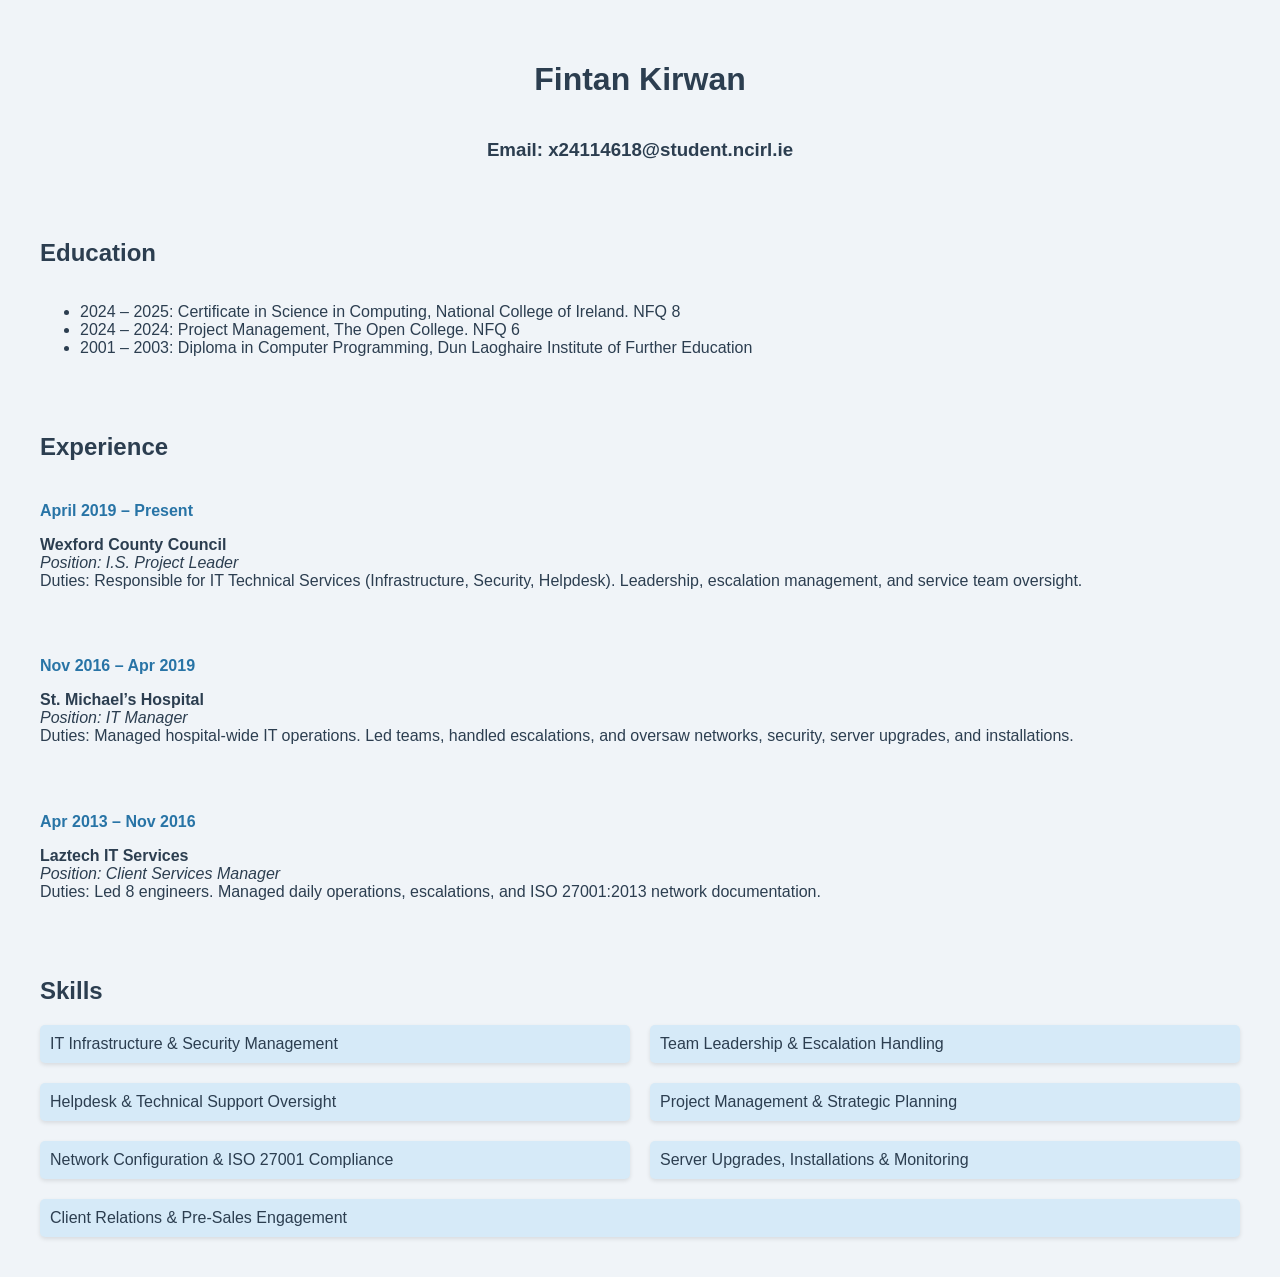
==== index.html @ 3c02a9e9 "Add files via upload" ====
<!DOCTYPE html> <!-- Tells the browser this is an HTML5 document -->
<html lang="en"> <!-- Sets the language of the page to English -->
<head>
  <meta charset="UTF-8"> <!-- Makes sure special characters (like accents) display properly -->
  <title>Fintan Kirwan - CV</title> <!-- Shows this title in the browser tab -->
  <link rel="stylesheet" href="styles.css"> <!-- Connects to an external CSS file for styling -->
</head>
<body>
  <!-- Main container that holds everything on the page and uses Flexbox to stack sections vertically -->
  <div class="cv-container">
    
    <!-- Header section that shows name and email -->
    <header class="cv-header">
      <h1>Fintan Kirwan</h1> <!-- name in large text -->
      <h3>Email: x24114618@student.ncirl.ie</h3> <!-- email in smaller text -->
    </header>

    <!-- Section that lists education history -->
    <section class="cv-section">
      <h2>Education</h2> <!-- Title for the education section -->
      <ul> <!-- Unordered list of qualifications -->
        <li>2024 – 2025: Certificate in Science in Computing, National College of Ireland. NFQ 8</li> <!-- First qualification -->
        <li>2024 – 2024: Project Management, The Open College. NFQ 6</li> <!-- Second qualification -->
        <li>2001 – 2003: Diploma in Computer Programming, Dun Laoghaire Institute of Further Education</li> <!-- Third qualification -->
      </ul>
    </section>

    <!-- Section that lists work experience -->
    <section class="cv-section">
      <h2>Experience</h2> <!-- Title for the experience section -->
      <div class="experience-container"> <!-- Container that holds all job entries -->
        
        <!-- First job entry -->
        <div class="job">
          <h4>April 2019 – Present</h4> <!-- Job dates -->
          <p>
            <strong>Wexford County Council</strong><br> <!-- Company name -->
            <em>Position: I.S. Project Leader</em><br> <!-- Job title -->
            Duties: Responsible for IT Technical Services (Infrastructure, Security, Helpdesk). Leadership, escalation management, and service team oversight. <!-- Job responsibilities -->
          </p>
        </div>

        <!-- Second job entry -->
        <div class="job">
          <h4>Nov 2016 – Apr 2019</h4> <!-- Job dates -->
          <p>
            <strong>St. Michael’s Hospital</strong><br> <!-- Company name -->
            <em>Position: IT Manager</em><br> <!-- Job title -->
            Duties: Managed hospital-wide IT operations. Led teams, handled escalations, and oversaw networks, security, server upgrades, and installations. <!-- Job responsibilities -->
          </p>
        </div>

        <!-- Third job entry -->
        <div class="job">
          <h4>Apr 2013 – Nov 2016</h4> <!-- Job dates -->
          <p>
            <strong>Laztech IT Services</strong><br> <!-- Company name -->
            <em>Position: Client Services Manager</em><br> <!-- Job title -->
            Duties: Led 8 engineers. Managed daily operations, escalations, and ISO 27001:2013 network documentation. <!-- Job responsibilities -->
          </p>
        </div>

      </div>
    </section>

    <!-- Section that lists skills -->
    <section class="cv-section">
      <h2>Skills</h2> <!-- Title for the skills section -->
      <div class="skills-container"> <!-- Container that holds all skill items -->
        <div class="skill">IT Infrastructure & Security Management</div> <!-- Skill item -->
        <div class="skill">Team Leadership & Escalation Handling</div> <!-- Skill item -->
        <div class="skill">Helpdesk & Technical Support Oversight</div> <!-- Skill item -->
        <div class="skill">Project Management & Strategic Planning</div> <!-- Skill item -->
        <div class="skill">Network Configuration & ISO 27001 Compliance</div> <!-- Skill item -->
        <div class="skill">Server Upgrades, Installations & Monitoring</div> <!-- Skill item -->
        <div class="skill">Client Relations & Pre-Sales Engagement</div> <!-- Skill item -->
      </div>
    </section>

  </div> <!-- End of main container -->
</body>
</html>
---- styles.css ----
/* Overall page styling */
body {
  margin: 0; /* Removes default space around the page */
  padding: 0; /* Removes default space inside the page */
  background-color: #f0f4f8; /* Sets a light grey-blue background */
  font-family: 'Segoe UI', Tahoma, Geneva, Verdana, sans-serif; /* Sets clean, readable fonts */
  color: #2c3e50; /* Sets dark blue-grey text color */
}

/* Flex container for the entire CV page */
.cv-container {
  display: flex; /* Turns this container into a Flexbox layout */
  flex-direction: column; /* Stacks child elements vertically */
  padding: 40px; /* Adds space inside the container */
  gap: 40px; /* Adds space between each section */
}

/* Header section styling */
.cv-header {
  display: flex; /* Makes the header a Flexbox container */
  flex-direction: column; /* Stacks name and email vertically */
  align-items: center; /* Centers content horizontally */
  text-align: center; /* Centers text inside the header */
}

/* Section styling (Education, Experience, Skills) */
.cv-section {
  display: flex; /* Makes each section a Flexbox container */
  flex-direction: column; /* Stacks content vertically */
}

/* Experience container uses Flexbox to stack jobs */
.experience-container {
  display: flex; /* Enables Flexbox layout */
  flex-direction: column; /* Stacks job entries vertically */
  gap: 30px; /* Adds space between each job */
}

/* Individual job styling */
.job h4 {
  margin-bottom: 5px; /* Adds space below the job date */
  color: #2874a6; /* Sets a blue color for job dates */
}

/* Skills section uses Flexbox for 3-column layout */
.skills-container {
  display: flex; /* Enables Flexbox layout */
  flex-wrap: wrap; /* Allows items to wrap to the next line if needed */
  justify-content: space-between; /* Spreads items evenly across the row */
  gap: 20px; /* Adds space between skill boxes */
}

/* Individual skill box */
.skill {
  flex: 1 1 calc(33.333% - 20px); /* Makes 3 columns with space between */
  background-color: #d6eaf8; /* Light blue background for each skill */
  padding: 10px; /* Adds space inside each box */
  border-radius: 5px; /* Rounds the corners slightly */
  box-shadow: 0 2px 4px rgba(0,0,0,0.1); /* Adds a soft shadow for depth */
}

/* Responsive design for smaller screens */
@media (max-width: 768px) { /* Applies styles only when screen is 768px wide or smaller */
  .cv-container {
    padding: 20px; /* Reduces padding for smaller screens */
  }

  .skills-container {
    flex-direction: column; /* Stacks skill boxes vertically */
  }

  .skill {
    flex: 1 1 100%; /* Makes each skill box take full width */
  }

  .cv-header {
    align-items: flex-start; /* Aligns header content to the left */
    text-align: left; /* Aligns text to the left */
  }
}
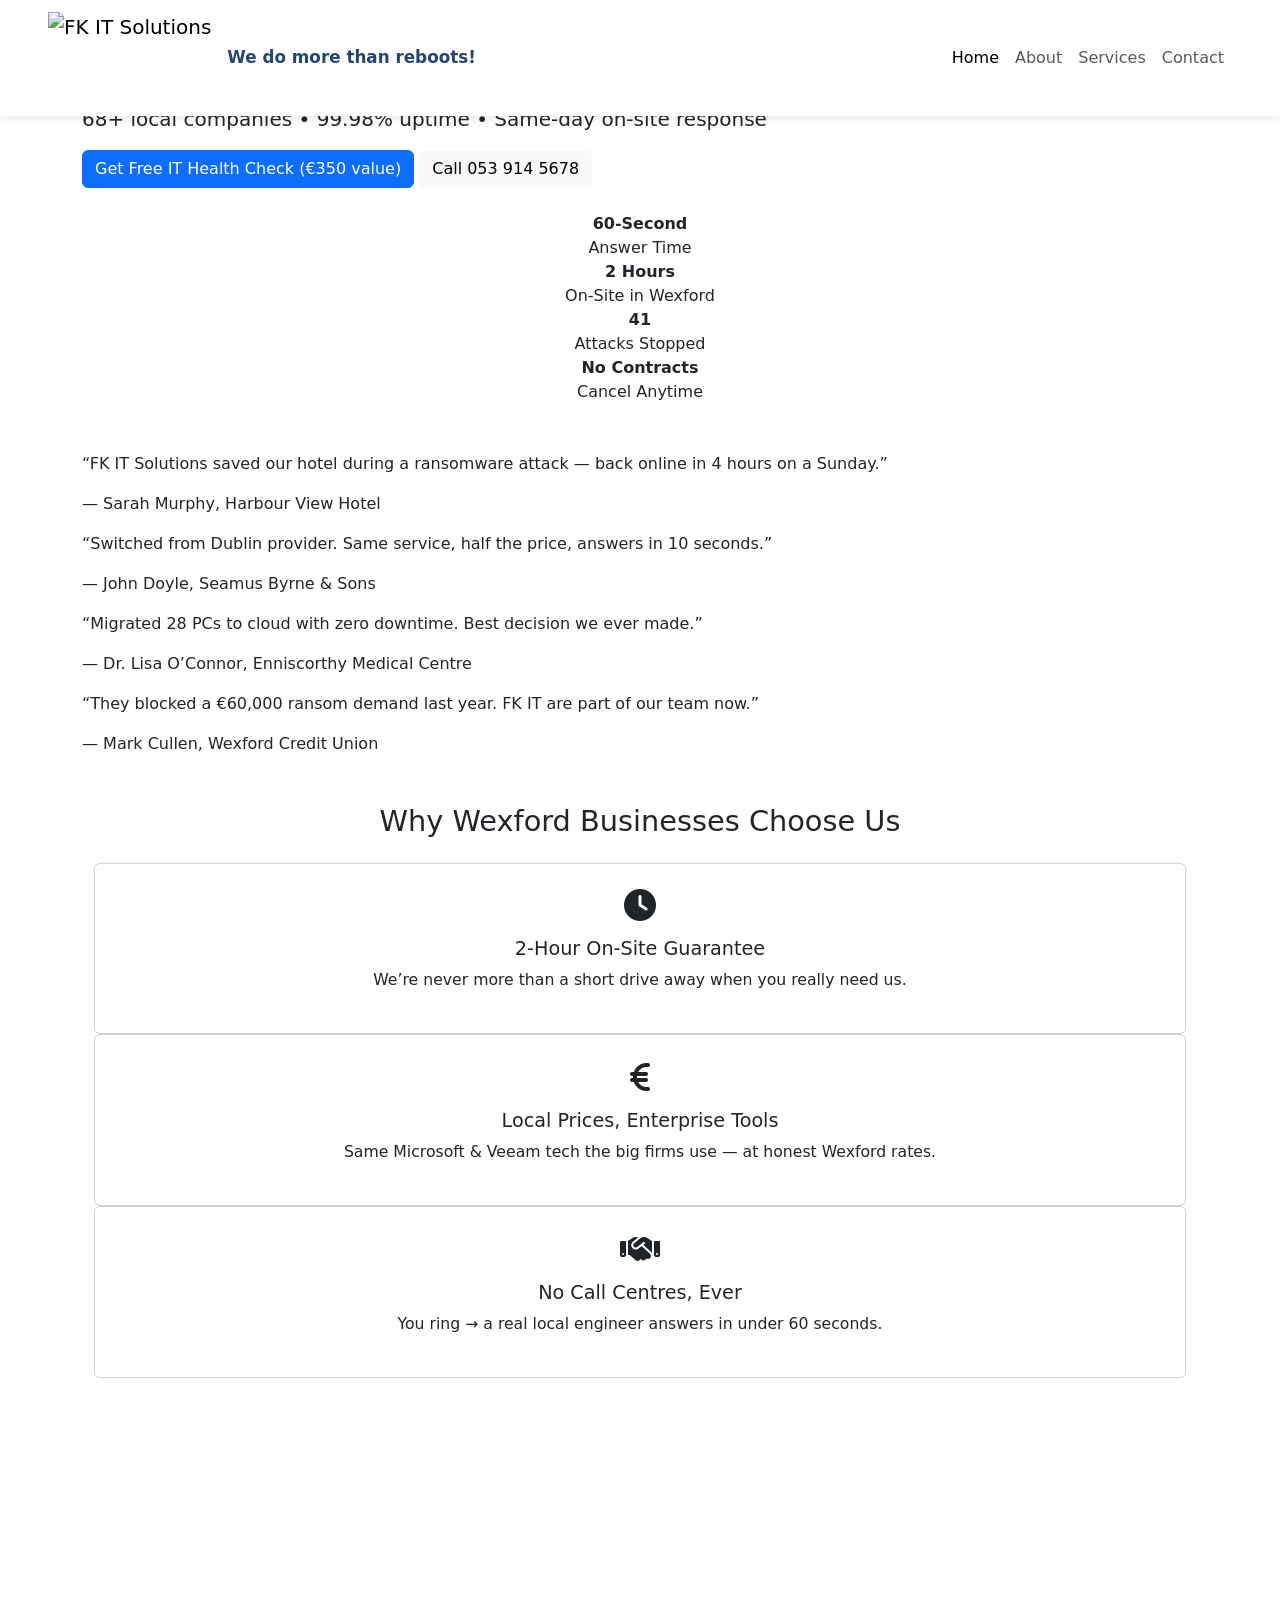
==== commit 3d79824e: "Add files via upload" ====
--- a/index.html
+++ b/index.html
@@ -1,82 +1,160 @@
-<!DOCTYPE html> <!-- Tells the browser this is an HTML5 document -->
-<html lang="en"> <!-- Sets the language of the page to English -->
+<!DOCTYPE html>
+<html lang="en">
 <head>
-  <meta charset="UTF-8"> <!-- Makes sure special characters (like accents) display properly -->
-  <title>Fintan Kirwan - CV</title> <!-- Shows this title in the browser tab -->
-  <link rel="stylesheet" href="styles.css"> <!-- Connects to an external CSS file for styling -->
+  <!-- Set character encoding -->
+  <meta charset="UTF-8">
+
+  <!-- Make the website responsive on phones -->
+  <meta name="viewport" content="width=device-width, initial-scale=1.0">
+
+  <!-- Page title shown in browser tab -->
+  <title>FK IT Solutions | Fast Local IT Support Wexford</title>
+
+  <!-- Short description for Google search results -->
+  <meta name="description" content="FK IT Solutions delivers fast, honest, local IT support in Wexford: managed IT, cybersecurity, Microsoft 365, and custom software. Same-day response, no long contracts.">
+
+  <!-- Website icon in browser tab -->
+  <link rel="icon" href="images/logo.png">
+
+  <!-- Bootstrap CSS (layout + components) -->
+  <link href="https://cdn.jsdelivr.net/npm/bootstrap@5.3.3/dist/css/bootstrap.min.css" rel="stylesheet">
+
+  <!-- Font Awesome icons -->
+  <link rel="stylesheet" href="https://cdnjs.cloudflare.com/ajax/libs/font-awesome/6.5.0/css/all.min.css">
+
+  <!-- Your custom CSS -->
+  <link rel="stylesheet" href="css/styles.css">
 </head>
 <body>
-  <!-- Main container that holds everything on the page and uses Flexbox to stack sections vertically -->
-  <div class="cv-container">
-    
-    <!-- Header section that shows name and email -->
-    <header class="cv-header">
-      <h1>Fintan Kirwan</h1> <!-- name in large text -->
-      <h3>Email: x24114618@student.ncirl.ie</h3> <!-- email in smaller text -->
-    </header>
 
-    <!-- Section that lists education history -->
-    <section class="cv-section">
-      <h2>Education</h2> <!-- Title for the education section -->
-      <ul> <!-- Unordered list of qualifications -->
-        <li>2024 – 2025: Certificate in Science in Computing, National College of Ireland. NFQ 8</li> <!-- First qualification -->
-        <li>2024 – 2024: Project Management, The Open College. NFQ 6</li> <!-- Second qualification -->
-        <li>2001 – 2003: Diploma in Computer Programming, Dun Laoghaire Institute of Further Education</li> <!-- Third qualification -->
+<!-- Navigation bar at the top of the page -->
+<nav class="navbar navbar-expand-lg fixed-top" style="height:116px; background:white; box-shadow:0 2px 10px rgba(0,0,0,0.1);">
+  <div class="container-fluid px-4 px-lg-5">
+
+    <!-- Logo + small tagline -->
+    <a class="navbar-brand d-flex align-items-center gap-3" href="index.html">
+      <img src="images/logo.png" alt="FK IT Solutions" style="height:92px;">
+      <span style="font-weight:600; font-size:1.05rem; color:#1a3c6b; opacity:0.95;" class="d-none d-lg-block">
+        We do more than reboots!
+      </span>
+    </a>
+
+    <!-- Mobile menu button -->
+    <button class="navbar-toggler" type="button" data-bs-toggle="collapse" data-bs-target="#navbarNav">
+      <i class="fas fa-bars" style="font-size:1.9rem; color:#1a3c6b;"></i>
+    </button>
+
+    <!-- Menu links -->
+    <div class="collapse navbar-collapse" id="navbarNav">
+      <ul class="navbar-nav ms-auto">
+        <li class="nav-item"><a class="nav-link active" href="index.html">Home</a></li>
+        <li class="nav-item"><a class="nav-link" href="about.html">About</a></li>
+        <li class="nav-item"><a class="nav-link" href="services.html">Services</a></li>
+        <li class="nav-item"><a class="nav-link" href="contact.html">Contact</a></li>
       </ul>
-    </section>
+    </div>
+  </div>
+</nav>
 
-    <!-- Section that lists work experience -->
-    <section class="cv-section">
-      <h2>Experience</h2> <!-- Title for the experience section -->
-      <div class="experience-container"> <!-- Container that holds all job entries -->
-        
-        <!-- First job entry -->
-        <div class="job">
-          <h4>April 2019 – Present</h4> <!-- Job dates -->
-          <p>
-            <strong>Wexford County Council</strong><br> <!-- Company name -->
-            <em>Position: I.S. Project Leader</em><br> <!-- Job title -->
-            Duties: Responsible for IT Technical Services (Infrastructure, Security, Helpdesk). Leadership, escalation management, and service team oversight. <!-- Job responsibilities -->
-          </p>
+<!-- Hero Section (big header area) -->
+<section class="hero">
+  <div class="container">
+
+    <!-- Main headline -->
+    <h1>Fast Local IT Support<br><span style="color:var(--blue)">Wexford Businesses Trust</span></h1>
+
+    <!-- Small stats message -->
+    <p class="lead">68+ local companies • 99.98% uptime • Same-day on-site response</p>
+
+    <!-- Call-to-action buttons -->
+    <a href="contact.html" class="btn btn-primary">Get Free IT Health Check (€350 value)</a>
+    <a href="tel:+353539145678" class="btn btn-light">Call 053 914 5678</a>
+
+    <!-- Quick stats grid -->
+    <div class="grid grid-4 text-center mt-4">
+      <div><strong>60-Second</strong><br>Answer Time</div>
+      <div><strong>2 Hours</strong><br>On-Site in Wexford</div>
+      <div><strong>41</strong><br>Attacks Stopped</div>
+      <div><strong>No Contracts</strong><br>Cancel Anytime</div>
+    </div>
+
+    <!-- Testimonials that rotate (handled by JS) -->
+    <div class="testimonial-carousel mt-5">
+      <div class="testimonial active"><p>“FK IT Solutions saved our hotel during a ransomware attack — back online in 4 hours on a Sunday.”</p><p>— Sarah Murphy, Harbour View Hotel</p></div>
+      <div class="testimonial"><p>“Switched from Dublin provider. Same service, half the price, answers in 10 seconds.”</p><p>— John Doyle, Seamus Byrne & Sons</p></div>
+      <div class="testimonial"><p>“Migrated 28 PCs to cloud with zero downtime. Best decision we ever made.”</p><p>— Dr. Lisa O’Connor, Enniscorthy Medical Centre</p></div>
+      <div class="testimonial"><p>“They blocked a €60,000 ransom demand last year. FK IT are part of our team now.”</p><p>— Mark Cullen, Wexford Credit Union</p></div>
+    </div>
+
+    <!-- Dots under testimonials (carousel indicators) -->
+    <div class="text-center mt-3">
+      <span class="dot active"></span><span class="dot"></span><span class="dot"></span><span class="dot"></span>
+    </div>
+
+    <!-- Why Choose Us section -->
+    <div class="container max-1024 mt-5">
+      <h3 class="text-center mb-4" style="font-size:1.8rem; color:var(--navy);">Why Wexford Businesses Choose Us</h3>
+
+      <div class="grid grid-3 text-center">
+
+        <!-- Benefit card -->
+        <div class="card" style="padding:1.6rem;">
+          <i class="fas fa-clock fa-2x mb-3" style="color:var(--blue);"></i>
+          <h4 style="font-size:1.2rem;">2-Hour On-Site Guarantee</h4>
+          <p style="font-size:0.98rem;">We’re never more than a short drive away when you really need us.</p>
         </div>
 
-        <!-- Second job entry -->
-        <div class="job">
-          <h4>Nov 2016 – Apr 2019</h4> <!-- Job dates -->
-          <p>
-            <strong>St. Michael’s Hospital</strong><br> <!-- Company name -->
-            <em>Position: IT Manager</em><br> <!-- Job title -->
-            Duties: Managed hospital-wide IT operations. Led teams, handled escalations, and oversaw networks, security, server upgrades, and installations. <!-- Job responsibilities -->
-          </p>
+        <!-- Benefit card -->
+        <div class="card" style="padding:1.6rem;">
+          <i class="fas fa-euro-sign fa-2x mb-3" style="color:var(--blue);"></i>
+          <h4 style="font-size:1.2rem;">Local Prices, Enterprise Tools</h4>
+          <p style="font-size:0.98rem;">Same Microsoft & Veeam tech the big firms use — at honest Wexford rates.</p>
         </div>
 
-        <!-- Third job entry -->
-        <div class="job">
-          <h4>Apr 2013 – Nov 2016</h4> <!-- Job dates -->
-          <p>
-            <strong>Laztech IT Services</strong><br> <!-- Company name -->
-            <em>Position: Client Services Manager</em><br> <!-- Job title -->
-            Duties: Led 8 engineers. Managed daily operations, escalations, and ISO 27001:2013 network documentation. <!-- Job responsibilities -->
-          </p>
+        <!-- Benefit card -->
+        <div class="card" style="padding:1.6rem;">
+          <i class="fas fa-handshake fa-2x mb-3" style="color:var(--blue);"></i>
+          <h4 style="font-size:1.2rem;">No Call Centres, Ever</h4>
+          <p style="font-size:0.98rem;">You ring → a real local engineer answers in under 60 seconds.</p>
         </div>
+      </div>
+    </div>
 
-      </div>
-    </section>
+  </div>
+</section>
 
-    <!-- Section that lists skills -->
-    <section class="cv-section">
-      <h2>Skills</h2> <!-- Title for the skills section -->
-      <div class="skills-container"> <!-- Container that holds all skill items -->
-        <div class="skill">IT Infrastructure & Security Management</div> <!-- Skill item -->
-        <div class="skill">Team Leadership & Escalation Handling</div> <!-- Skill item -->
-        <div class="skill">Helpdesk & Technical Support Oversight</div> <!-- Skill item -->
-        <div class="skill">Project Management & Strategic Planning</div> <!-- Skill item -->
-        <div class="skill">Network Configuration & ISO 27001 Compliance</div> <!-- Skill item -->
-        <div class="skill">Server Upgrades, Installations & Monitoring</div> <!-- Skill item -->
-        <div class="skill">Client Relations & Pre-Sales Engagement</div> <!-- Skill item -->
-      </div>
-    </section>
+<!-- Bar showing certifications and partner statuses -->
+<section class="trust-bar" style="background:var(--navy); color:white; padding:1.4rem 0; font-size:1.05rem;">
+  <div class="container">
+    <div class="grid grid-4 text-center">
+      <div><i class="fas fa-shield-alt" style="color:var(--blue); font-size:1.8rem; margin-bottom:0.4rem;"></i><br>ISO 27001 Certified</div>
+      <div><i class="fas fa-microsoft" style="color:var(--blue); font-size:1.8rem; margin-bottom:0.4rem;"></i><br>Microsoft Solutions Partner</div>
+      <div><i class="fab fa-vimeo" style="color:var(--blue); font-size:1.8rem; margin-bottom:0.4rem;"></i><br>Veeam Gold ProPartner</div>
+      <div><i class="fas fa-users" style="color:var(--blue); font-size:1.8rem; margin-bottom:0.4rem;"></i><br>100 % Wexford Team</div>
+    </div>
+  </div>
+</section>
 
-  </div> <!-- End of main container -->
+<!-- Footer section -->
+<footer class="bg-navy text-white text-center py-5">
+  © 2025 FK IT Solutions • 47 South Main Street, Wexford • +353 53 914 5678
+</footer>
+
+<!-- jQuery (used by scripts below) -->
+<script src="https://code.jquery.com/jquery-3.7.1.min.js"></script>
+
+<!-- Bootstrap JS (for menu, components, etc.) -->
+<script src="https://cdn.jsdelivr.net/npm/bootstrap@5.3.3/dist/js/bootstrap.bundle.min.js"></script>
+
+<!-- Your own JavaScript -->
+<script src="js/script.js"></script>
+
+<script>
+  // Highlight the current page in the navigation menu
+  document.querySelectorAll('.nav-link').forEach(link => {
+    if (link.href === location.href) link.classList.add('active');
+  });
+</script>
+
 </body>
-</html>+</html>
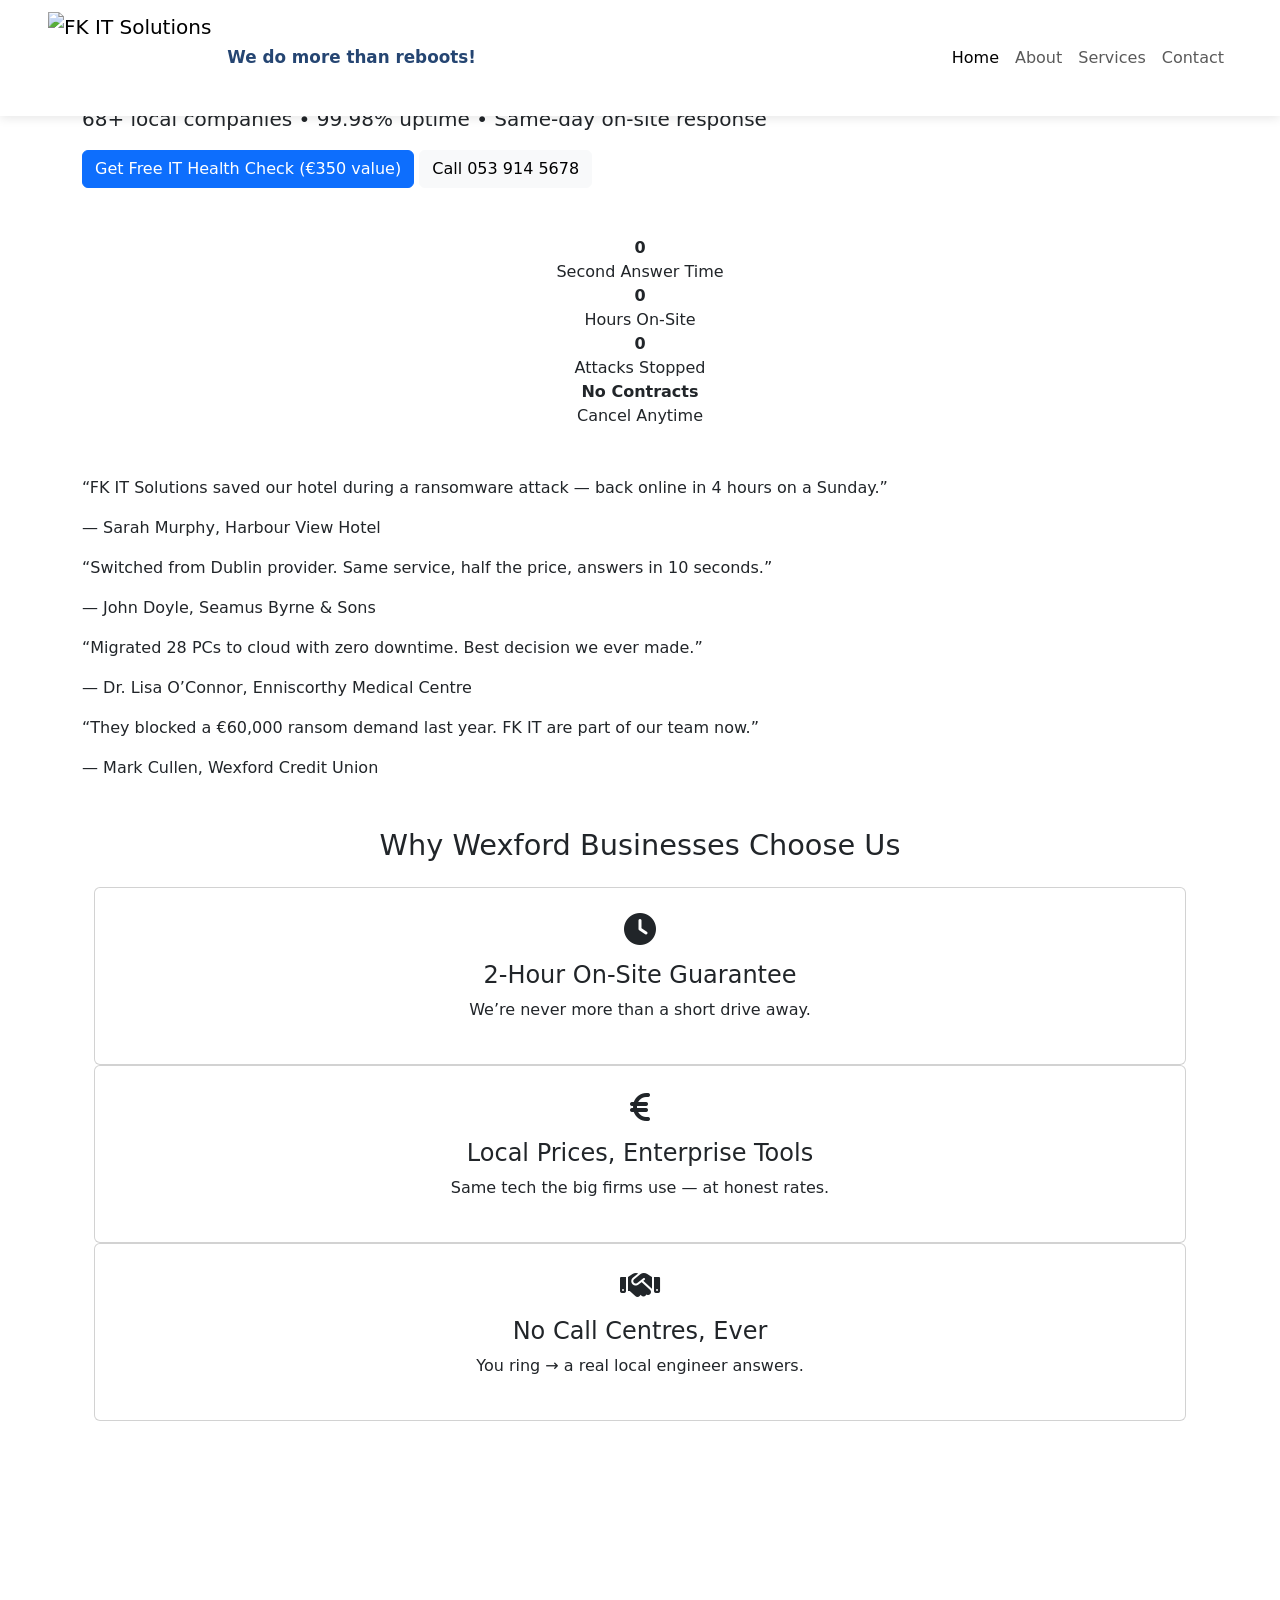
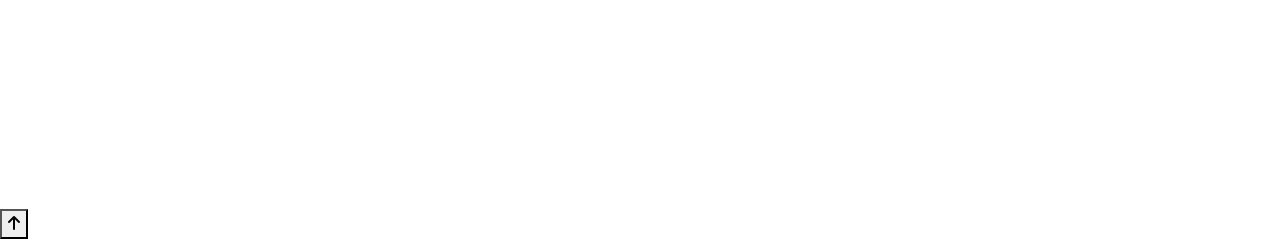
==== commit 5b694c6f: "Add files via upload" ====
--- a/index.html
+++ b/index.html
@@ -1,50 +1,45 @@
 <!DOCTYPE html>
 <html lang="en">
 <head>
-  <!-- Set character encoding -->
   <meta charset="UTF-8">
-
-  <!-- Make the website responsive on phones -->
+  <!-- Ensures proper rendering and touch zooming on mobile devices -->
   <meta name="viewport" content="width=device-width, initial-scale=1.0">
-
-  <!-- Page title shown in browser tab -->
   <title>FK IT Solutions | Fast Local IT Support Wexford</title>
-
-  <!-- Short description for Google search results -->
+  
+  <!-- SEO-friendly meta description – appears in Google results -->
   <meta name="description" content="FK IT Solutions delivers fast, honest, local IT support in Wexford: managed IT, cybersecurity, Microsoft 365, and custom software. Same-day response, no long contracts.">
-
-  <!-- Website icon in browser tab -->
+  
+  <!-- Favicon -->
   <link rel="icon" href="images/logo.png">
-
-  <!-- Bootstrap CSS (layout + components) -->
+  
+  <!-- Bootstrap 5 CSS (used only for navbar & utilities – <20% of total styling) -->
   <link href="https://cdn.jsdelivr.net/npm/bootstrap@5.3.3/dist/css/bootstrap.min.css" rel="stylesheet">
-
+  
   <!-- Font Awesome icons -->
   <link rel="stylesheet" href="https://cdnjs.cloudflare.com/ajax/libs/font-awesome/6.5.0/css/all.min.css">
-
-  <!-- Your custom CSS -->
+  
+  <!-- Custom styles – majority of the design lives here (Grid, Flexbox, colours, etc.) -->
   <link rel="stylesheet" href="css/styles.css">
 </head>
 <body>
 
-<!-- Navigation bar at the top of the page -->
+<!-- Fixed navigation bar – stays on top when scrolling -->
 <nav class="navbar navbar-expand-lg fixed-top" style="height:116px; background:white; box-shadow:0 2px 10px rgba(0,0,0,0.1);">
   <div class="container-fluid px-4 px-lg-5">
-
-    <!-- Logo + small tagline -->
+    <!-- Logo + tagline (tagline hidden on screens < lg) -->
     <a class="navbar-brand d-flex align-items-center gap-3" href="index.html">
       <img src="images/logo.png" alt="FK IT Solutions" style="height:92px;">
       <span style="font-weight:600; font-size:1.05rem; color:#1a3c6b; opacity:0.95;" class="d-none d-lg-block">
         We do more than reboots!
       </span>
     </a>
-
-    <!-- Mobile menu button -->
+    
+    <!-- Mobile hamburger button -->
     <button class="navbar-toggler" type="button" data-bs-toggle="collapse" data-bs-target="#navbarNav">
       <i class="fas fa-bars" style="font-size:1.9rem; color:#1a3c6b;"></i>
     </button>
-
-    <!-- Menu links -->
+    
+    <!-- Navigation links -->
     <div class="collapse navbar-collapse" id="navbarNav">
       <ul class="navbar-nav ms-auto">
         <li class="nav-item"><a class="nav-link active" href="index.html">Home</a></li>
@@ -56,105 +51,72 @@
   </div>
 </nav>
 
-<!-- Hero Section (big header area) -->
+<!-- Main hero section – full viewport height minus navbar height -->
 <section class="hero">
   <div class="container">
-
-    <!-- Main headline -->
     <h1>Fast Local IT Support<br><span style="color:var(--blue)">Wexford Businesses Trust</span></h1>
-
-    <!-- Small stats message -->
     <p class="lead">68+ local companies • 99.98% uptime • Same-day on-site response</p>
-
-    <!-- Call-to-action buttons -->
+    
+    <!-- Primary call-to-action buttons -->
     <a href="contact.html" class="btn btn-primary">Get Free IT Health Check (€350 value)</a>
     <a href="tel:+353539145678" class="btn btn-light">Call 053 914 5678</a>
 
-    <!-- Quick stats grid -->
-    <div class="grid grid-4 text-center mt-4">
-      <div><strong>60-Second</strong><br>Answer Time</div>
-      <div><strong>2 Hours</strong><br>On-Site in Wexford</div>
-      <div><strong>41</strong><br>Attacks Stopped</div>
+    <!-- Animated counters – numbers count up when page loads (controlled by script.js) -->
+    <div class="grid grid-4 text-center mt-5">
+      <div><strong class="counter" data-target="60">0</strong><br>Second Answer Time</div>
+      <div><strong class="counter" data-target="2">0</strong><br>Hours On-Site</div>
+      <div><strong class="counter" data-target="41">0</strong><br>Attacks Stopped</div>
       <div><strong>No Contracts</strong><br>Cancel Anytime</div>
     </div>
 
-    <!-- Testimonials that rotate (handled by JS) -->
+    <!-- Testimonial carousel – auto-rotates every 7 seconds (script.js) -->
     <div class="testimonial-carousel mt-5">
       <div class="testimonial active"><p>“FK IT Solutions saved our hotel during a ransomware attack — back online in 4 hours on a Sunday.”</p><p>— Sarah Murphy, Harbour View Hotel</p></div>
       <div class="testimonial"><p>“Switched from Dublin provider. Same service, half the price, answers in 10 seconds.”</p><p>— John Doyle, Seamus Byrne & Sons</p></div>
       <div class="testimonial"><p>“Migrated 28 PCs to cloud with zero downtime. Best decision we ever made.”</p><p>— Dr. Lisa O’Connor, Enniscorthy Medical Centre</p></div>
       <div class="testimonial"><p>“They blocked a €60,000 ransom demand last year. FK IT are part of our team now.”</p><p>— Mark Cullen, Wexford Credit Union</p></div>
     </div>
-
-    <!-- Dots under testimonials (carousel indicators) -->
+    
+    <!-- Carousel navigation dots -->
     <div class="text-center mt-3">
       <span class="dot active"></span><span class="dot"></span><span class="dot"></span><span class="dot"></span>
     </div>
 
-    <!-- Why Choose Us section -->
+    <!-- Why choose us cards – custom grid, no Bootstrap cards used -->
     <div class="container max-1024 mt-5">
       <h3 class="text-center mb-4" style="font-size:1.8rem; color:var(--navy);">Why Wexford Businesses Choose Us</h3>
-
       <div class="grid grid-3 text-center">
-
-        <!-- Benefit card -->
-        <div class="card" style="padding:1.6rem;">
-          <i class="fas fa-clock fa-2x mb-3" style="color:var(--blue);"></i>
-          <h4 style="font-size:1.2rem;">2-Hour On-Site Guarantee</h4>
-          <p style="font-size:0.98rem;">We’re never more than a short drive away when you really need us.</p>
-        </div>
-
-        <!-- Benefit card -->
-        <div class="card" style="padding:1.6rem;">
-          <i class="fas fa-euro-sign fa-2x mb-3" style="color:var(--blue);"></i>
-          <h4 style="font-size:1.2rem;">Local Prices, Enterprise Tools</h4>
-          <p style="font-size:0.98rem;">Same Microsoft & Veeam tech the big firms use — at honest Wexford rates.</p>
-        </div>
-
-        <!-- Benefit card -->
-        <div class="card" style="padding:1.6rem;">
-          <i class="fas fa-handshake fa-2x mb-3" style="color:var(--blue);"></i>
-          <h4 style="font-size:1.2rem;">No Call Centres, Ever</h4>
-          <p style="font-size:0.98rem;">You ring → a real local engineer answers in under 60 seconds.</p>
-        </div>
+        <div class="card" style="padding:1.6rem;"><i class="fas fa-clock fa-2x mb-3" style="color:var(--blue);"></i><h4>2-Hour On-Site Guarantee</h4><p>We’re never more than a short drive away.</p></div>
+        <div class="card" style="padding:1.6rem;"><i class="fas fa-euro-sign fa-2x mb-3" style="color:var(--blue);"></i><h4>Local Prices, Enterprise Tools</h4><p>Same tech the big firms use — at honest rates.</p></div>
+        <div class="card" style="padding:1.6rem;"><i class="fas fa-handshake fa-2x mb-3" style="color:var(--blue);"></i><h4>No Call Centres, Ever</h4><p>You ring → a real local engineer answers.</p></div>
       </div>
-    </div>
-
-  </div>
-</section>
-
-<!-- Bar showing certifications and partner statuses -->
-<section class="trust-bar" style="background:var(--navy); color:white; padding:1.4rem 0; font-size:1.05rem;">
-  <div class="container">
-    <div class="grid grid-4 text-center">
-      <div><i class="fas fa-shield-alt" style="color:var(--blue); font-size:1.8rem; margin-bottom:0.4rem;"></i><br>ISO 27001 Certified</div>
-      <div><i class="fas fa-microsoft" style="color:var(--blue); font-size:1.8rem; margin-bottom:0.4rem;"></i><br>Microsoft Solutions Partner</div>
-      <div><i class="fab fa-vimeo" style="color:var(--blue); font-size:1.8rem; margin-bottom:0.4rem;"></i><br>Veeam Gold ProPartner</div>
-      <div><i class="fas fa-users" style="color:var(--blue); font-size:1.8rem; margin-bottom:0.4rem;"></i><br>100 % Wexford Team</div>
     </div>
   </div>
 </section>
 
-<!-- Footer section -->
+<!-- Trust bar with certifications – appears just above footer -->
+<section class="trust-bar" style="background:var(--navy); color:white; padding:1.4rem 0;">
+  <div class="container">
+    <div class="grid grid-4 text-center">
+      <div><i class="fas fa-shield-alt" style="color:var(--blue); font-size:1.8rem;"></i><br>ISO 27001 Certified</div>
+      <div><i class="fas fa-microsoft" style="color:var(--blue); font-size:1.8rem;"></i><br>Microsoft Solutions Partner</div>
+      <div><i class="fab fa-vimeo" style="color:var(--blue); font-size:1.8rem;"></i><br>Veeam Gold ProPartner</div>
+      <div><i class="fas fa-users" style="color:var(--blue); font-size:1.8rem;"></i><br>100% Wexford Team</div>
+    </div>
+  </div>
+</section>
+
+<!-- Simple footer -->
 <footer class="bg-navy text-white text-center py-5">
   © 2025 FK IT Solutions • 47 South Main Street, Wexford • +353 53 914 5678
 </footer>
 
-<!-- jQuery (used by scripts below) -->
+<!-- Back-to-top button – appears after scrolling (controlled by script.js) -->
+<button id="backToTop" title="Back to top"><i class="fas fa-arrow-up"></i></button>
+
+<!-- Scripts – jQuery first, then Bootstrap bundle, then custom script -->
 <script src="https://code.jquery.com/jquery-3.7.1.min.js"></script>
-
-<!-- Bootstrap JS (for menu, components, etc.) -->
 <script src="https://cdn.jsdelivr.net/npm/bootstrap@5.3.3/dist/js/bootstrap.bundle.min.js"></script>
-
-<!-- Your own JavaScript -->
 <script src="js/script.js"></script>
-
-<script>
-  // Highlight the current page in the navigation menu
-  document.querySelectorAll('.nav-link').forEach(link => {
-    if (link.href === location.href) link.classList.add('active');
-  });
-</script>
-
 </body>
-</html>
+</html>
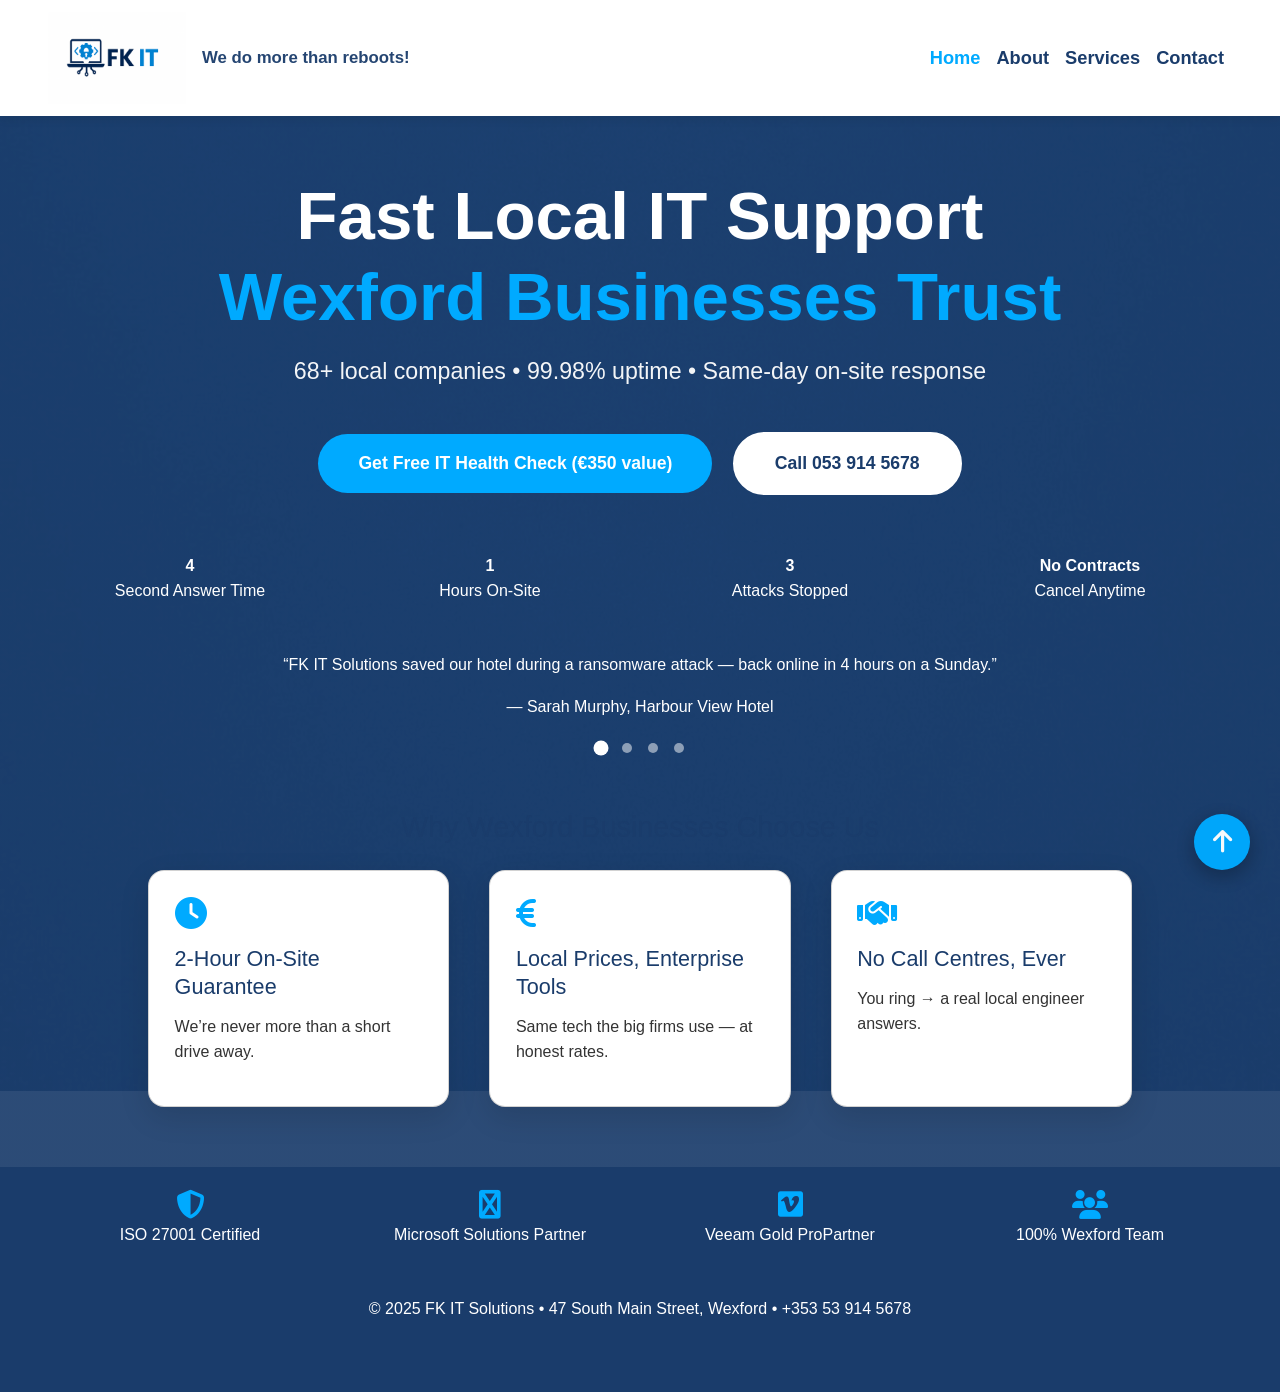
==== commit 0807624e: "Update index.html" ====
--- a/index.html
+++ b/index.html
@@ -95,7 +95,7 @@
 </section>
 
 <!-- Trust bar with certifications – appears just above footer -->
-<section class="trust-bar" style="background:var(--navy); color:white; padding:1.4rem 0;">
+<div class="trust-bar" style="background:var(--navy); color:white; padding:1.4rem 0;">
   <div class="container">
     <div class="grid grid-4 text-center">
       <div><i class="fas fa-shield-alt" style="color:var(--blue); font-size:1.8rem;"></i><br>ISO 27001 Certified</div>
@@ -104,7 +104,6 @@
       <div><i class="fas fa-users" style="color:var(--blue); font-size:1.8rem;"></i><br>100% Wexford Team</div>
     </div>
   </div>
-</section>
 
 <!-- Simple footer -->
 <footer class="bg-navy text-white text-center py-5">
@@ -119,4 +118,5 @@
 <script src="https://cdn.jsdelivr.net/npm/bootstrap@5.3.3/dist/js/bootstrap.bundle.min.js"></script>
 <script src="js/script.js"></script>
 </body>
-</html>+
+</html>
--- a/css/styles.css
+++ b/css/styles.css
@@ -0,0 +1,259 @@
+/* ================== ROOT COLORS ================== */
+:root {
+  --navy: #1a3c6b;
+  --blue: #00aaff;
+}
+
+/* ================== RESET & BASIC TYPOGRAPHY ================== */
+* { box-sizing: border-box; margin: 0; padding: 0; }
+
+html, body {
+  height: 100%;
+  font-family: 'Segoe UI', Arial, sans-serif;
+  line-height: 1.6;
+  color: #333;
+  background: white;
+  scroll-behavior: smooth; /* enables smooth scrolling */
+}
+
+/* ================== UTILITIES ================== */
+.container { width: 100%; max-width: 1200px; margin: 0 auto; padding: 0 20px; }
+.max-960  { max-width: 960px;  margin: 0 auto; }
+.max-1024 { max-width: 1024px; margin: 0 auto; }
+
+.text-center { text-align: center; }
+.text-start  { text-align: left; }
+.text-white  { color: #fff; }
+
+/* spacing helpers */
+.mt-2 { margin-top: 0.5rem; }
+.mt-3 { margin-top: 1rem; }
+.mt-4 { margin-top: 1.5rem; }
+.mt-5 { margin-top: 2.5rem; }
+.mb-3 { margin-bottom: 1rem; }
+
+/* ================== HERO SECTION (all pages) ================== */
+.hero {
+  min-height: calc(100vh - 116px);
+  margin-top: 116px !important;
+  background: linear-gradient(rgba(26,60,107,0.92), rgba(26,60,107,0.92)),
+              url('../images/hero-bg.jpg') center/cover no-repeat fixed;
+  display: flex;
+  align-items: center;
+  justify-content: center;
+  text-align: center;
+  color: white;
+  padding: 60px 20px;
+}
+
+.hero h1 {
+  font-size: 4.2rem;
+  font-weight: 800;
+  margin-bottom: 1rem;
+  line-height: 1.2;
+}
+
+.hero .lead {
+  font-size: 1.45rem;
+  margin-bottom: 2rem;
+  opacity: 0.95;
+}
+
+/* ================== CUSTOM GRID SYSTEM ================== */
+.grid {
+  display: grid;
+  gap: 2.5rem;
+}
+.grid-4 { grid-template-columns: repeat(4, 1fr); }
+.grid-3 { grid-template-columns: repeat(3, 1fr); }
+.grid-2 { grid-template-columns: repeat(2, 1fr); }
+
+@media (max-width: 992px) {
+  .grid-4, .grid-3 { grid-template-columns: repeat(2, 1fr); }
+}
+@media (max-width: 576px) {
+  .grid-4, .grid-3, .grid-2 { grid-template-columns: 1fr; }
+}
+
+/* ================== CARDS ================== */
+.card {
+  background: white;
+  color: #333;
+  padding: 2.2rem;
+  border-radius: 16px;
+  box-shadow: 0 10px 30px rgba(0,0,0,0.12);
+  text-align: left;
+  height: 100%;
+  transition: transform 0.35s ease;
+}
+
+.card:hover {
+  transform: translateY(-10px);
+}
+
+.card h4 {
+  color: var(--navy);
+  margin-bottom: 0.8rem;
+  font-size: 1.35rem;
+}
+
+.card .price {
+  font-size: 1.4rem;
+  color: var(--blue);
+  font-weight: 700;
+  margin: 0.6rem 0 1.2rem;
+}
+
+/* ================== BUTTONS ================== */
+.btn {
+  display: inline-block;
+  padding: 16px 40px;
+  margin: 10px 8px;
+  font-weight: 600;
+  font-size: 1.1rem;
+  border-radius: 50px;
+  text-decoration: none;
+  cursor: pointer;
+  transition: all 0.3s ease;
+}
+
+.btn-primary {
+  background-color: var(--blue) !important;
+  border: none !important;
+  color: white;
+}
+
+.btn-primary:hover {
+  background-color: #0088cc !important;
+  transform: translateY(-5px);
+}
+
+.btn-light {
+  background: white;
+  color: var(--navy);
+  border: 2px solid white;
+}
+
+.btn-light:hover {
+  background: #f0f8ff;
+  transform: translateY(-5px);
+}
+
+/* ================== FORM STYLES ================== */
+.form-control {
+  width: 100%;
+  padding: 16px;
+  border: 1.8px solid #ddd;
+  border-radius: 12px;
+  font-size: 1.05rem;
+  transition: all 0.3s;
+}
+
+.form-control:focus {
+  outline: none;
+  border-color: var(--blue);
+  box-shadow: 0 0 0 5px rgba(0,170,255,0.18);
+}
+
+.form-control.invalid {
+  border-color: #ff6b6b !important;
+  background-color: #fff8f8;
+}
+
+.error-msg {
+  display: none;
+  color: #ff6b6b;
+  font-size: 0.92rem;
+  margin-top: 0.5rem;
+}
+
+.error-msg.active { display: block; }
+
+/* ================== TESTIMONIAL CAROUSEL ================== */
+.testimonial {
+  display: none;
+  animation: fadeIn 0.9s ease-in-out;
+}
+.testimonial.active { display: block; }
+
+@keyframes fadeIn {
+  from { opacity: 0; transform: translateY(15px); }
+  to   { opacity: 1; transform: translateY(0); }
+}
+
+.dot {
+  height: 10px; width: 10px;
+  background: rgba(255,255,255,0.5);
+  border-radius: 50%;
+  display: inline-block;
+  margin: 0 8px;
+  cursor: pointer;
+  transition: all 0.3s;
+}
+.dot.active {
+  background: white;
+  transform: scale(1.5);
+}
+
+/* ================== TRUST BAR & FOOTER ================== */
+.bg-navy { background-color: var(--navy) !important; }
+
+/* ================== BACK TO TOP BUTTON ================== */
+#backToTop {
+  position: fixed;
+  bottom: 30px;
+  right: 30px;
+  background: var(--blue);
+  color: white;
+  border: none;
+  border-radius: 50%;
+  width: 56px;
+  height: 56px;
+  font-size: 1.6rem;
+  cursor: pointer;
+  display: none;
+  align-items: center;
+  justify-content: center;
+  box-shadow: 0 6px 20px rgba(0,0,0,0.3);
+  z-index: 1000;
+  transition: all 0.3s ease;
+}
+
+#backToTop:hover {
+  background: #0088cc;
+  transform: translateY(-6px) scale(1.12);
+}
+
+/* ================== SUCCESS MESSAGE (Contact page) ================== */
+.success-message {
+  display: none;
+  background: #d4edda;
+  color: #155724;
+  padding: 18px;
+  border-radius: 12px;
+  margin-top: 20px;
+  text-align: center;
+  font-weight: 600;
+  border: 1px solid #c3e6cb;
+  font-size: 1.1rem;
+}
+
+/* ================== BOOTSTRAP OVERRIDES ================== */
+.navbar-nav .nav-link {
+  color: var(--navy) !important;
+  font-weight: 600;
+  font-size: 1.14rem;
+}
+.navbar-nav .nav-link:hover,
+.navbar-nav .nav-link.active {
+  color: var(--blue) !important;
+}
+
+/* Hero on About page */
+section.hero[style*="background-image"] {
+  margin-top: 116px !important;
+  min-height: calc(100vh - 116px) !important;
+}
+
+/* Small polish */
+h1, h2, h3, h4 { line-height: 1.3; }
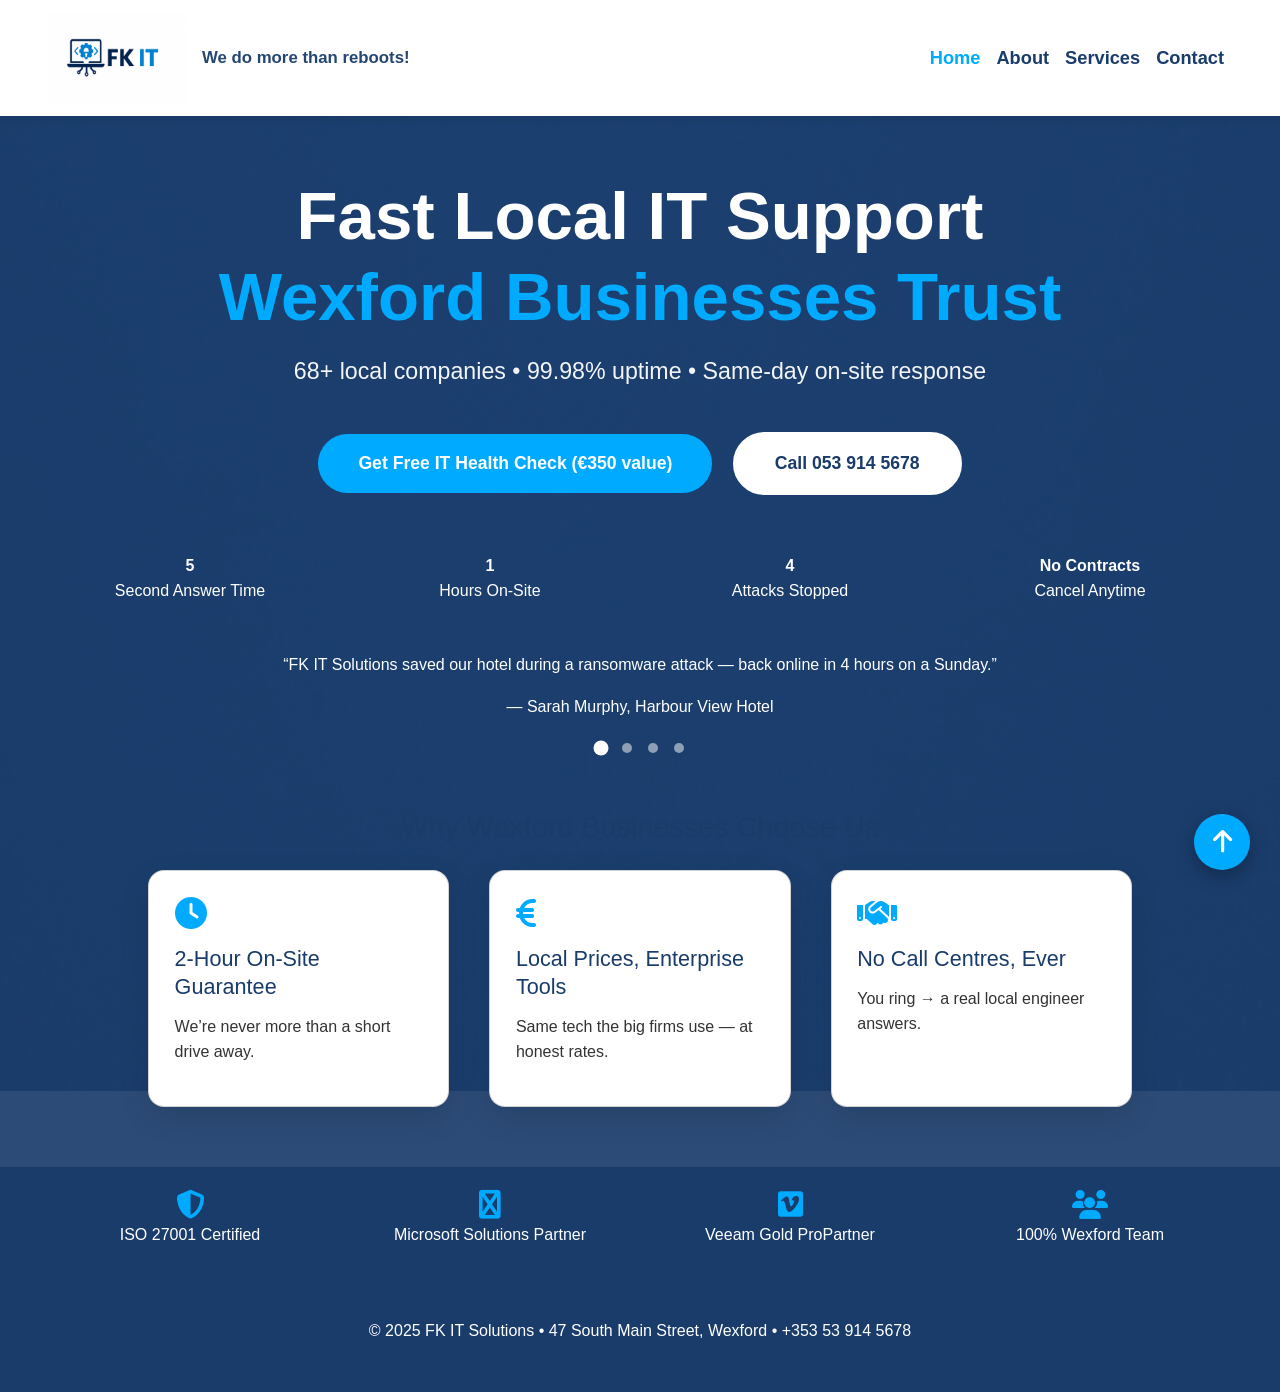
==== commit 25de410b: "Update index.html" ====
--- a/index.html
+++ b/index.html
@@ -104,6 +104,7 @@
       <div><i class="fas fa-users" style="color:var(--blue); font-size:1.8rem;"></i><br>100% Wexford Team</div>
     </div>
   </div>
+</div>
 
 <!-- Simple footer -->
 <footer class="bg-navy text-white text-center py-5">
@@ -120,3 +121,4 @@
 </body>
 
 </html>
+
